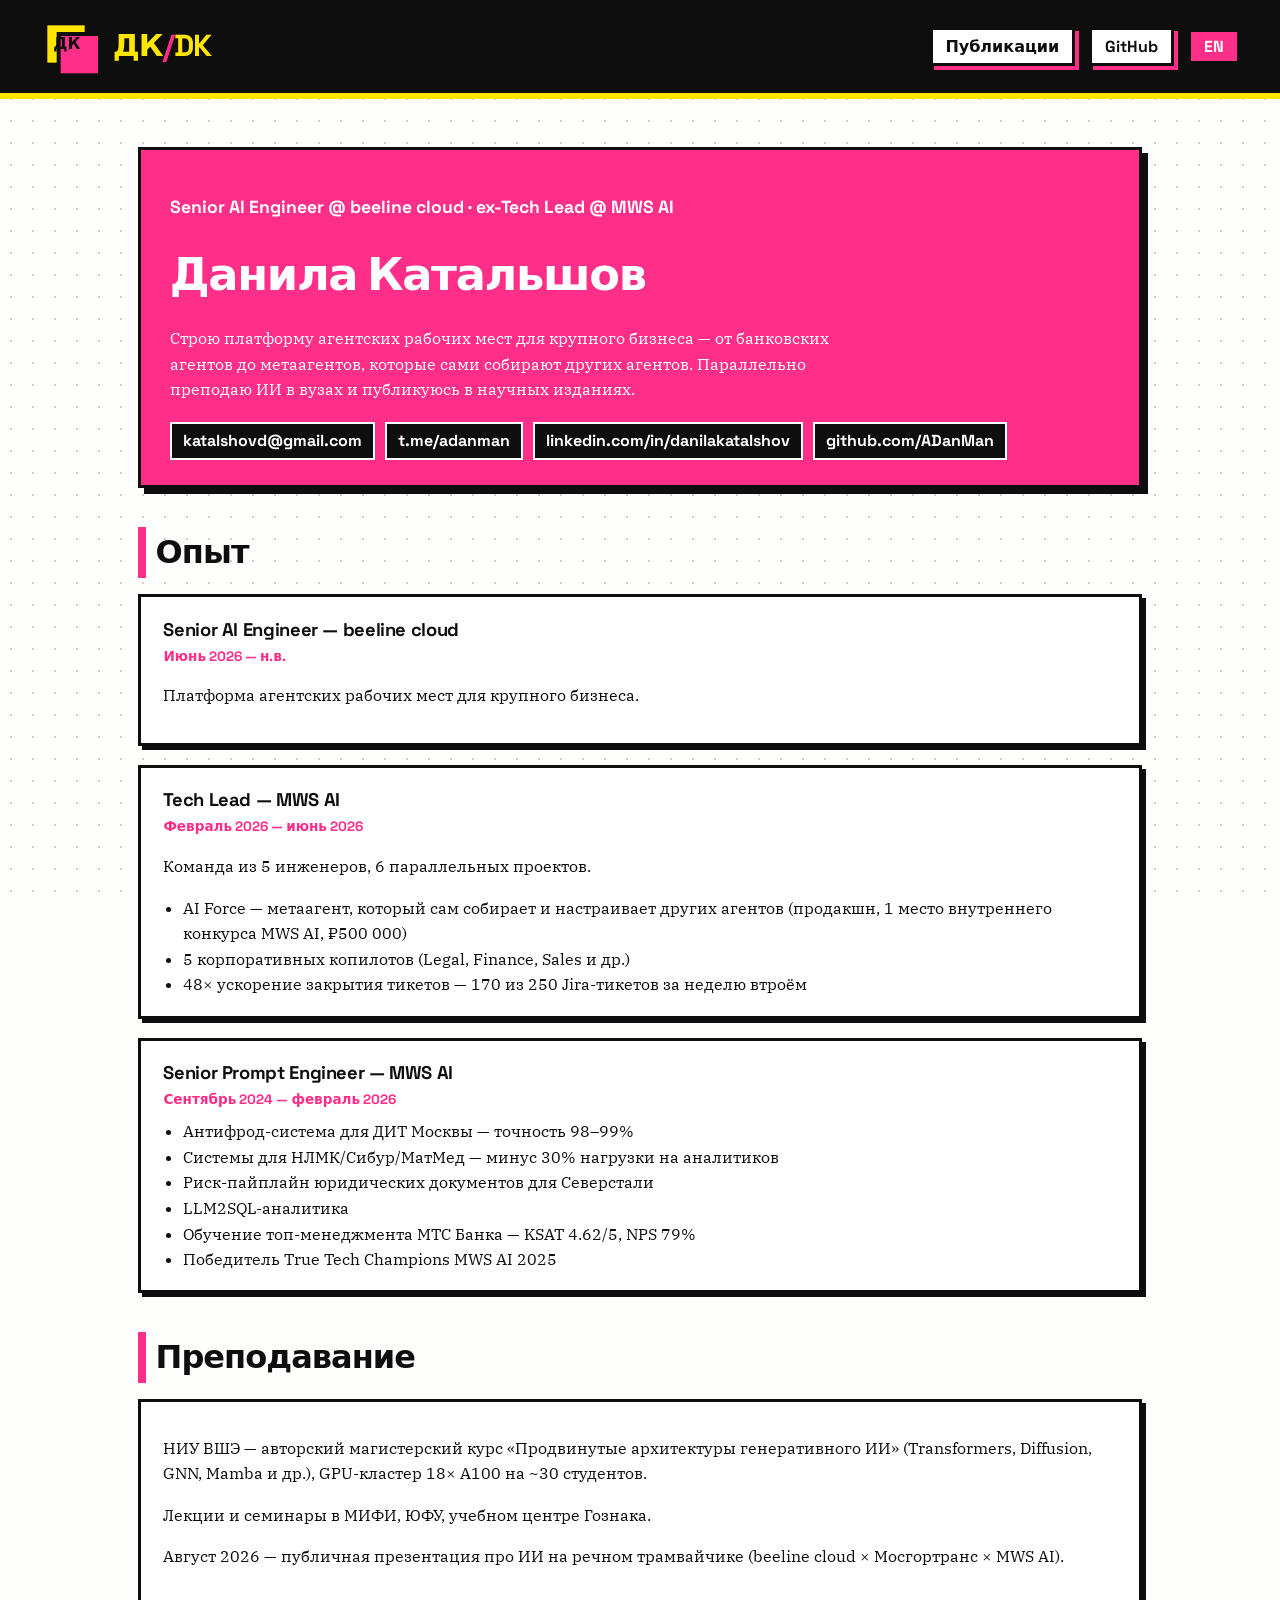
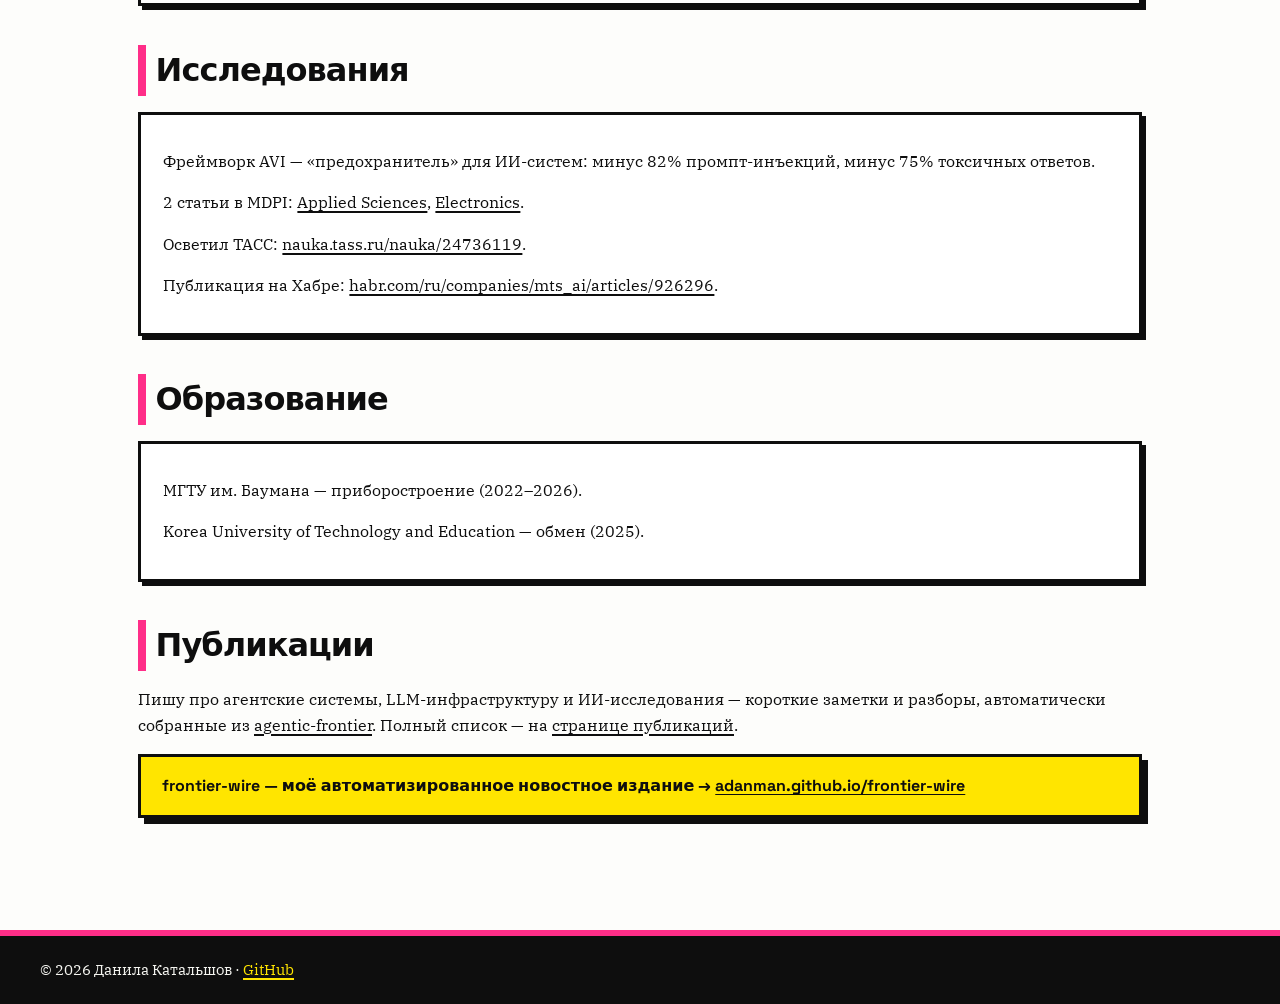
==== index.html @ 8fcbbcc7 "feat: personal site — bilingual resume + publications from agentic-frontier Co-Authored-By: Claude F" ====
<!DOCTYPE html>
<html lang="ru">
<head>
<meta charset="utf-8">
<meta name="viewport" content="width=device-width, initial-scale=1">
<title>Данила Катальшов — Senior AI Engineer</title>
<meta name="description" content="Данила Катальшов — Senior AI Engineer @ beeline cloud, ex-Tech Lead @ MWS AI. Резюме, публикации, исследования.">
<link rel="icon" href="assets/logo.svg" type="image/svg+xml">
<link rel="preconnect" href="https://fonts.googleapis.com">
<link rel="stylesheet" href="https://fonts.googleapis.com/css2?family=Space+Grotesk:wght@500;700&family=IBM+Plex+Serif:ital,wght@0,400;0,600;1,400&display=swap">
<link rel="stylesheet" href="assets/style.css">
</head>
<body>
<div class="loader" id="loader" aria-hidden="true"><span></span><span></span><span></span></div>
<header class="masthead">
  <a class="brand" href="index.html"><img class="logo" src="assets/logo.svg" alt="">ДК<span>/</span>DK</a>
  <nav>
    <a href="publications.html" class="nav-link"><span class="lang-ru">Публикации</span><span class="lang-en">Writing</span></a>
    <a href="https://github.com/ADanMan" class="nav-link">GitHub</a>
    <button id="langToggle" class="lang-toggle" aria-label="Switch language">EN</button>
  </nav>
</header>
<main>

<section class="hero">
  <p class="role"><span class="lang-ru">Senior AI Engineer @ beeline cloud · ex-Tech Lead @ MWS AI</span><span class="lang-en">Senior AI Engineer @ beeline cloud · ex-Tech Lead @ MWS AI</span></p>
  <h1><span class="lang-ru">Данила Катальшов</span><span class="lang-en">Danila Katalshov</span></h1>
  <p class="lang-ru">Строю платформу агентских рабочих мест для крупного бизнеса — от банковских агентов до метаагентов, которые сами собирают других агентов. Параллельно преподаю ИИ в вузах и публикуюсь в научных изданиях.</p>
  <p class="lang-en">I build an agentic workplace platform for large enterprises — from banking agents to meta-agents that assemble other agents. Alongside that I teach AI at universities and publish research.</p>
  <ul class="contacts">
    <li><a href="mailto:katalshovd@gmail.com">katalshovd@gmail.com</a></li>
    <li><a href="https://t.me/adanman">t.me/adanman</a></li>
    <li><a href="https://linkedin.com/in/danilakatalshov">linkedin.com/in/danilakatalshov</a></li>
    <li><a href="https://github.com/ADanMan">github.com/ADanMan</a></li>
  </ul>
</section>

<h2 class="section-title"><span class="lang-ru">Опыт</span><span class="lang-en">Experience</span></h2>

<div class="exp-card">
  <h3>Senior AI Engineer — beeline cloud</h3>
  <div class="meta"><span class="lang-ru">Июнь 2026 — н.в.</span><span class="lang-en">June 2026 — present</span></div>
  <p class="lang-ru">Платформа агентских рабочих мест для крупного бизнеса.</p>
  <p class="lang-en">Agentic workplace platform for large enterprises.</p>
</div>

<div class="exp-card">
  <h3>Tech Lead — MWS AI</h3>
  <div class="meta"><span class="lang-ru">Февраль 2026 — июнь 2026</span><span class="lang-en">Feb 2026 — June 2026</span></div>
  <div class="lang-ru">
    <p>Команда из 5 инженеров, 6 параллельных проектов.</p>
    <ul>
      <li>AI Force — метаагент, который сам собирает и настраивает других агентов (продакшн, 1 место внутреннего конкурса MWS AI, ₽500 000)</li>
      <li>5 корпоративных копилотов (Legal, Finance, Sales и др.)</li>
      <li>48× ускорение закрытия тикетов — 170 из 250 Jira-тикетов за неделю втроём</li>
    </ul>
  </div>
  <div class="lang-en">
    <p>Led a team of 5 engineers across 6 parallel projects.</p>
    <ul>
      <li>AI Force — a meta-agent that assembles and configures other agents (in production, 1st place at MWS AI's internal contest, ₽500,000)</li>
      <li>5 corporate copilots (Legal, Finance, Sales, and others)</li>
      <li>48× faster ticket resolution — 170 of 250 Jira tickets cleared in a week by three people</li>
    </ul>
  </div>
</div>

<div class="exp-card">
  <h3>Senior Prompt Engineer — MWS AI</h3>
  <div class="meta"><span class="lang-ru">Сентябрь 2024 — февраль 2026</span><span class="lang-en">Sep 2024 — Feb 2026</span></div>
  <div class="lang-ru">
    <ul>
      <li>Антифрод-система для ДИТ Москвы — точность 98–99%</li>
      <li>Системы для НЛМК/Сибур/МатМед — минус 30% нагрузки на аналитиков</li>
      <li>Риск-пайплайн юридических документов для Северстали</li>
      <li>LLM2SQL-аналитика</li>
      <li>Обучение топ-менеджмента МТС Банка — KSAT 4.62/5, NPS 79%</li>
      <li>Победитель True Tech Champions MWS AI 2025</li>
    </ul>
  </div>
  <div class="lang-en">
    <ul>
      <li>Anti-fraud system for the Moscow IT Department — 98–99% accuracy</li>
      <li>Systems for NLMK/Sibur/MatMed — minus 30% load on analysts</li>
      <li>Legal document risk pipeline for Severstal</li>
      <li>LLM2SQL analytics</li>
      <li>Trained MTS Bank's top management — KSAT 4.62/5, NPS 79%</li>
      <li>Winner of True Tech Champions MWS AI 2025</li>
    </ul>
  </div>
</div>

<h2 class="section-title"><span class="lang-ru">Преподавание</span><span class="lang-en">Teaching</span></h2>
<div class="exp-card">
  <div class="lang-ru">
    <p>НИУ ВШЭ — авторский магистерский курс «Продвинутые архитектуры генеративного ИИ» (Transformers, Diffusion, GNN, Mamba и др.), GPU-кластер 18× A100 на ~30 студентов.</p>
    <p>Лекции и семинары в МИФИ, ЮФУ, учебном центре Гознака.</p>
    <p>Август 2026 — публичная презентация про ИИ на речном трамвайчике (beeline cloud × Мосгортранс × MWS AI).</p>
  </div>
  <div class="lang-en">
    <p>HSE University — original master's course "Advanced Generative AI Architectures" (Transformers, Diffusion, GNN, Mamba, and others), an 18× A100 GPU cluster for ~30 students.</p>
    <p>Lectures and seminars at MEPhI, SFedU, and the Goznak training center.</p>
    <p>August 2026 — public talk on AI aboard a river tram (beeline cloud × Mosgortrans × MWS AI).</p>
  </div>
</div>

<h2 class="section-title"><span class="lang-ru">Исследования</span><span class="lang-en">Research</span></h2>
<div class="exp-card">
  <div class="lang-ru">
    <p>Фреймворк AVI — «предохранитель» для ИИ-систем: минус 82% промпт-инъекций, минус 75% токсичных ответов.</p>
    <p>2 статьи в MDPI: <a href="https://doi.org/10.3390/app15137298">Applied Sciences</a>, <a href="https://doi.org/10.3390/electronics15102125">Electronics</a>.</p>
    <p>Осветил ТАСС: <a href="https://nauka.tass.ru/nauka/24736119">nauka.tass.ru/nauka/24736119</a>.</p>
    <p>Публикация на Хабре: <a href="https://habr.com/ru/companies/mts_ai/articles/926296">habr.com/ru/companies/mts_ai/articles/926296</a>.</p>
  </div>
  <div class="lang-en">
    <p>AVI framework — a "fuse" for AI systems: minus 82% prompt injections, minus 75% toxic responses.</p>
    <p>2 papers in MDPI: <a href="https://doi.org/10.3390/app15137298">Applied Sciences</a>, <a href="https://doi.org/10.3390/electronics15102125">Electronics</a>.</p>
    <p>Covered by TASS: <a href="https://nauka.tass.ru/nauka/24736119">nauka.tass.ru/nauka/24736119</a>.</p>
    <p>Published on Habr: <a href="https://habr.com/ru/companies/mts_ai/articles/926296">habr.com/ru/companies/mts_ai/articles/926296</a>.</p>
  </div>
</div>

<h2 class="section-title"><span class="lang-ru">Образование</span><span class="lang-en">Education</span></h2>
<div class="exp-card">
  <div class="lang-ru">
    <p>МГТУ им. Баумана — приборостроение (2022–2026).</p>
    <p>Korea University of Technology and Education — обмен (2025).</p>
  </div>
  <div class="lang-en">
    <p>Bauman Moscow State Technical University — instrument engineering (2022–2026).</p>
    <p>Korea University of Technology and Education — exchange (2025).</p>
  </div>
</div>

<h2 class="section-title"><span class="lang-ru">Публикации</span><span class="lang-en">Writing</span></h2>
<p class="lang-ru">Пишу про агентские системы, LLM-инфраструктуру и ИИ-исследования — короткие заметки и разборы, автоматически собранные из <a href="https://github.com/ADanMan/agentic-frontier">agentic-frontier</a>. Полный список — на <a href="publications.html">странице публикаций</a>.</p>
<p class="lang-en">I write about agentic systems, LLM infrastructure, and AI research — short notes and deep dives, auto-collected from <a href="https://github.com/ADanMan/agentic-frontier">agentic-frontier</a>. Full list on the <a href="publications.html">publications page</a>.</p>

<div class="link-card">
  <span class="lang-ru">frontier-wire — моё автоматизированное новостное издание →</span>
  <span class="lang-en">frontier-wire — my automated news wire →</span>
  <a href="https://adanman.github.io/frontier-wire/">adanman.github.io/frontier-wire</a>
</div>

</main>
<footer>
  <span class="lang-ru">© 2026 Данила Катальшов ·</span><span class="lang-en">© 2026 Danila Katalshov ·</span>
  <a href="https://github.com/ADanMan/ADanMan.github.io">GitHub</a>
</footer>
<script src="assets/site.js"></script>
</body>
</html>
---- assets/style.css ----
/* frontier-wire — neubrutalist newspaper. yellow / pink / black. */
:root{
  --bg:#FDFDFB; --ink:#0E0E0E; --yellow:#FFE500; --pink:#FF2E88;
  --paper:#FFFFFF; --border:3px solid var(--ink);
  --shadow:6px 6px 0 var(--ink); --shadow-sm:4px 4px 0 var(--ink);
  --font-d:'Space Grotesk',system-ui,sans-serif;
  --font-b:'IBM Plex Serif',Georgia,serif;
}
*{box-sizing:border-box}
html{scroll-behavior:smooth}
body{margin:0;background:var(--bg);color:var(--ink);font-family:var(--font-b);line-height:1.6;
  background-image:radial-gradient(rgba(14,14,14,.18) 1px,transparent 1px);background-size:22px 22px;background-attachment:fixed}
a{color:var(--ink);text-decoration-thickness:2px;text-underline-offset:3px}
a:hover{background:var(--yellow)}
img{max-width:100%}

/* language switching */
body.en .lang-ru{display:none!important}
body:not(.en) .lang-en{display:none!important}

/* masthead */
.masthead{display:flex;align-items:center;justify-content:space-between;gap:1rem;flex-wrap:wrap;
  background:var(--ink);border-bottom:6px solid var(--yellow);padding:.9rem clamp(1rem,4vw,2.5rem);
  position:sticky;top:0;z-index:50}
.brand{font-family:var(--font-d);font-weight:700;font-size:clamp(1.3rem,3.5vw,1.9rem);
  letter-spacing:-.03em;text-decoration:none;background:none;color:var(--yellow)}
.brand span{color:var(--pink)}
.logo{height:2.1em;vertical-align:middle;margin-right:.55rem}
.brand{display:flex;align-items:center}
.brand:hover{background:none;color:var(--pink)}
.masthead .nav-link{box-shadow:4px 4px 0 var(--pink)}
.masthead nav{display:flex;align-items:center;gap:.9rem}
.nav-link{font-family:var(--font-d);font-weight:700;text-decoration:none;border:var(--border);
  background:var(--paper);padding:.25rem .8rem;box-shadow:var(--shadow-sm)}
.nav-link:hover{background:var(--pink);color:var(--paper);transform:translate(-2px,-2px);box-shadow:var(--shadow)}
.lang-toggle{font-family:var(--font-d);font-weight:700;font-size:1rem;cursor:pointer;
  border:var(--border);background:var(--pink);color:var(--paper);padding:.25rem .8rem;box-shadow:var(--shadow-sm)}
.lang-toggle:hover{transform:translate(-2px,-2px);box-shadow:var(--shadow)}
.lang-toggle:active{transform:translate(2px,2px);box-shadow:none}

main{max-width:1100px;margin:0 auto;padding:clamp(1.2rem,4vw,3rem)}

/* edition head */
.kicker{font-family:var(--font-d);font-weight:700;text-transform:uppercase;letter-spacing:.06em;font-size:.9rem}
.edition-head{margin-bottom:2.2rem}
.editorial{border:var(--border);background:var(--yellow);box-shadow:var(--shadow);
  padding:1.2rem 1.5rem;max-width:52rem;font-size:1.08rem}
.editorial p:first-child{margin-top:0}.editorial p:last-child{margin-bottom:0}
.page-title{font-family:var(--font-d);font-size:clamp(2rem,6vw,3.2rem);letter-spacing:-.03em}

/* card grid — deliberate asymmetry: first card spans wide */
.grid{display:grid;gap:1.6rem;grid-template-columns:repeat(auto-fill,minmax(300px,1fr))}
.grid .card:first-child{grid-column:1/-1;display:grid;grid-template-columns:1fr;gap:0 1.5rem}
@media(min-width:760px){.grid .card:first-child{grid-template-columns:1.1fr 1fr}
  .grid .card:first-child .card-img{grid-row:1/4;height:100%;object-fit:cover;margin:-1.2rem 0 -1.2rem -1.4rem;border-right:var(--border);border-bottom:none}
  .grid .card:first-child h3{font-size:1.7rem}}
.card{border:var(--border);background:var(--paper);box-shadow:var(--shadow);padding:1.2rem 1.4rem;
  transition:transform .12s,box-shadow .12s}
.card:hover{transform:translate(-3px,-3px);box-shadow:9px 9px 0 var(--pink)}
.card-img{display:block;border-bottom:var(--border);margin:-1.2rem -1.4rem 1rem;width:calc(100% + 2.8rem);
  max-width:none;height:170px;object-fit:cover;filter:contrast(1.05)}
.card h3{font-family:var(--font-d);letter-spacing:-.02em;font-size:1.25rem;line-height:1.25;margin:.6rem 0 .4rem}
.card h3 a{text-decoration:none;background:none}
.card h3 a:hover{background:var(--yellow)}
.dek{margin:.2rem 0 0;font-size:.98rem}
.badge{display:inline-block;font-family:var(--font-d);font-weight:700;font-size:.78rem;
  text-transform:uppercase;letter-spacing:.05em;border:2px solid var(--ink);padding:.05rem .55rem;background:var(--yellow)}
.rubric-ai .badge{background:var(--pink);color:var(--paper)}
.rubric-science .badge{background:var(--ink);color:var(--yellow)}
.rubric-world .badge{background:var(--paper)}
.rubric-culture .badge{background:var(--pink);color:var(--paper)}

/* article page */
.article{max-width:46rem;margin:0 auto}
.article h1{font-family:var(--font-d);font-size:clamp(1.7rem,5vw,2.6rem);line-height:1.15;letter-spacing:-.03em;margin:.8rem 0}
.dek.big{font-size:1.15rem;font-style:italic}
.hero-img{border:var(--border);box-shadow:var(--shadow);margin:1rem 0}
.prose{font-size:1.06rem}
.prose h3{font-family:var(--font-d);background:var(--yellow);display:inline-block;padding:.1rem .6rem;border:2px solid var(--ink)}
.prose pre{border:var(--border);background:var(--paper);box-shadow:var(--shadow-sm);padding:1rem;overflow-x:auto}
.prose blockquote{border-left:6px solid var(--pink);margin:1rem 0;padding:.2rem 0 .2rem 1rem;font-style:italic}
.srcline{border-top:var(--border);margin-top:2rem;padding-top:1rem;font-size:.9rem;word-break:break-all}

/* archive */
.archive{list-style:none;padding:0;max-width:36rem}
.archive li{display:flex;justify-content:space-between;align-items:center;gap:1rem;
  border:var(--border);background:var(--paper);box-shadow:var(--shadow-sm);padding:.7rem 1.1rem;margin-bottom:1rem;font-family:var(--font-d);font-weight:700}
.archive li:hover{transform:translate(-2px,-2px);box-shadow:var(--shadow)}
.archive .count{font-weight:500;font-family:var(--font-b);font-size:.9rem}

footer{border-top:6px solid var(--pink);background:var(--ink);color:#F5F5F0;margin-top:3rem;
  padding:1.4rem clamp(1rem,4vw,2.5rem);font-size:.92rem}
footer a{color:var(--yellow)}
footer a:hover{background:var(--pink);color:#fff}

/* loader — generativeloaders-style three stamping squares */
.loader{position:fixed;inset:0;background:var(--bg);z-index:200;display:none;
  align-items:center;justify-content:center;gap:14px}
.loader.on{display:flex}
.loader span{width:22px;height:22px;border:var(--border);background:var(--yellow);
  box-shadow:var(--shadow-sm);animation:stamp .55s infinite alternate}
.loader span:nth-child(2){background:var(--pink);animation-delay:.18s}
.loader span:nth-child(3){background:var(--ink);animation-delay:.36s}
@keyframes stamp{from{transform:translate(0,0)}to{transform:translate(-6px,-6px);box-shadow:8px 8px 0 var(--ink)}}

@media(prefers-reduced-motion:reduce){
  *,.card:hover,.nav-link:hover{transition:none!important;animation:none!important;transform:none!important}
}

/* --- personal resume additions --- */
.hero{border:var(--border);background:var(--pink);color:#fff;box-shadow:var(--shadow);padding:1.6rem 1.8rem;margin-bottom:2rem}
.hero h1{font-family:var(--font-d);font-size:clamp(1.8rem,5vw,2.8rem);letter-spacing:-.03em;margin:.2rem 0}
.hero .role{font-family:var(--font-d);font-weight:700;font-size:1.1rem}
.hero p{max-width:44rem}
.contacts{list-style:none;padding:0;display:flex;flex-wrap:wrap;gap:.6rem;margin:1.2rem 0 0}
.contacts a{font-family:var(--font-d);font-weight:700;text-decoration:none;border:2px solid #fff;
  background:var(--ink);color:#fff;padding:.25rem .7rem;display:inline-block}
.contacts a:hover{background:var(--yellow);color:var(--ink);border-color:var(--ink)}
.section-title{font-family:var(--font-d);font-size:clamp(1.4rem,4vw,2rem);letter-spacing:-.03em;
  border-left:8px solid var(--pink);padding-left:.6rem;margin:2.4rem 0 1rem}
.exp-card{border:var(--border);background:var(--paper);box-shadow:var(--shadow-sm);padding:1.1rem 1.4rem;margin-bottom:1.2rem}
.exp-card h3{font-family:var(--font-d);font-size:1.15rem;margin:0 0 .1rem;letter-spacing:-.02em}
.exp-card .meta{font-family:var(--font-d);font-weight:700;font-size:.85rem;color:var(--pink);margin-bottom:.5rem}
.exp-card ul{margin:.4rem 0 0;padding-left:1.2rem}
.link-card{border:var(--border);background:var(--yellow);box-shadow:var(--shadow);padding:1rem 1.3rem;margin:1rem 0;
  font-family:var(--font-d);font-weight:700}
.link-card a{text-decoration:underline}
.pub-list{list-style:none;padding:0}
.pub-list li{border:var(--border);background:var(--paper);box-shadow:var(--shadow-sm);padding:.7rem 1rem;margin-bottom:.8rem}
.pub-date{font-family:var(--font-d);font-weight:700;font-size:.85rem;color:var(--pink)}
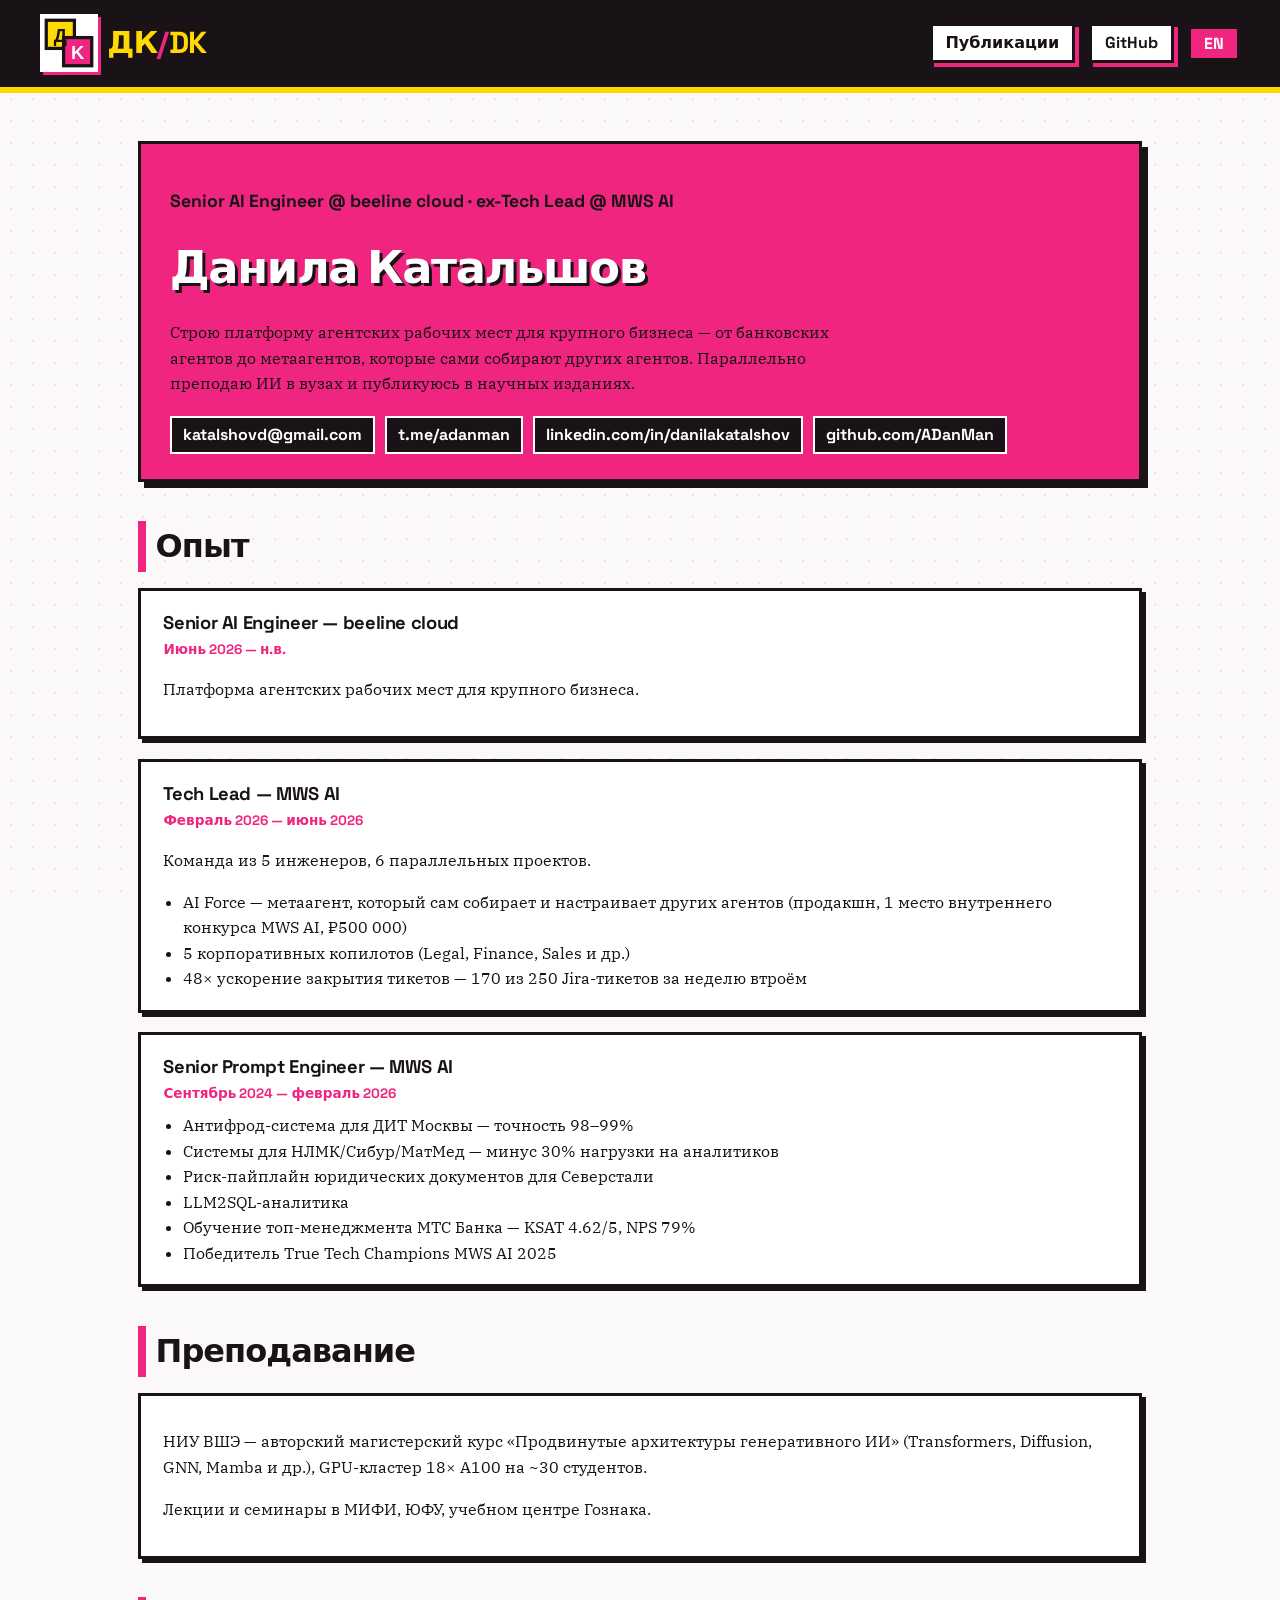
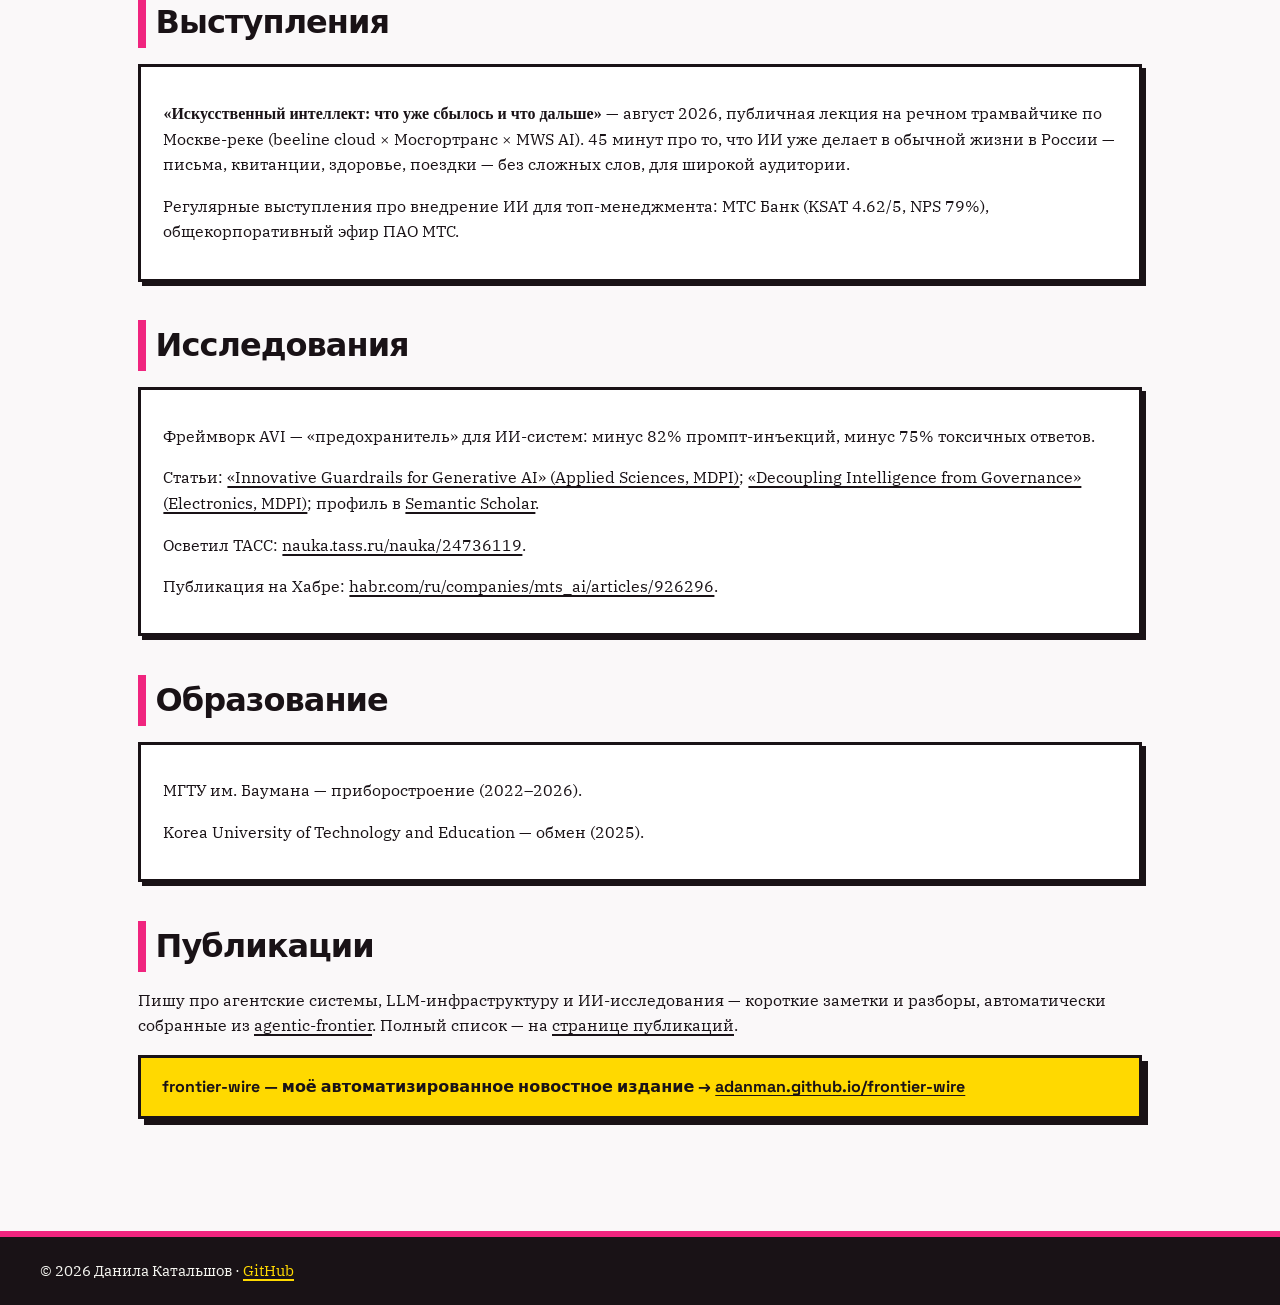
==== commit 1af6a7a4: "feat: Talks section (river-tram lecture), full paper titles, typography polish Co-Authored-By: Claud" ====
--- a/index.html
+++ b/index.html
@@ -95,12 +95,23 @@
   <div class="lang-ru">
     <p>НИУ ВШЭ — авторский магистерский курс «Продвинутые архитектуры генеративного ИИ» (Transformers, Diffusion, GNN, Mamba и др.), GPU-кластер 18× A100 на ~30 студентов.</p>
     <p>Лекции и семинары в МИФИ, ЮФУ, учебном центре Гознака.</p>
-    <p>Август 2026 — публичная презентация про ИИ на речном трамвайчике (beeline cloud × Мосгортранс × MWS AI).</p>
   </div>
   <div class="lang-en">
     <p>HSE University — original master's course "Advanced Generative AI Architectures" (Transformers, Diffusion, GNN, Mamba, and others), an 18× A100 GPU cluster for ~30 students.</p>
     <p>Lectures and seminars at MEPhI, SFedU, and the Goznak training center.</p>
-    <p>August 2026 — public talk on AI aboard a river tram (beeline cloud × Mosgortrans × MWS AI).</p>
+  </div>
+</div>
+
+
+<h2 class="section-title"><span class="lang-ru">Выступления</span><span class="lang-en">Talks</span></h2>
+<div class="exp-card">
+  <div class="lang-ru">
+    <p><strong>«Искусственный интеллект: что уже сбылось и что дальше»</strong> — август 2026, публичная лекция на речном трамвайчике по Москве-реке (beeline cloud × Мосгортранс × MWS AI). 45 минут про то, что ИИ уже делает в обычной жизни в России — письма, квитанции, здоровье, поездки — без сложных слов, для широкой аудитории.</p>
+    <p>Регулярные выступления про внедрение ИИ для топ-менеджмента: МТС Банк (KSAT 4.62/5, NPS 79%), общекорпоративный эфир ПАО МТС.</p>
+  </div>
+  <div class="lang-en">
+    <p><strong>"Artificial Intelligence: What Has Already Come True and What's Next"</strong> — August 2026, a public lecture aboard a Moscow River tram (beeline cloud × Mosgortrans × MWS AI). 45 minutes on what AI already does in everyday life in Russia — letters, bills, health, trips — in plain words, for a general audience.</p>
+    <p>Regular talks on AI adoption for executives: MTS Bank (KSAT 4.62/5, NPS 79%), a company-wide broadcast at MTS.</p>
   </div>
 </div>
 
@@ -108,13 +119,13 @@
 <div class="exp-card">
   <div class="lang-ru">
     <p>Фреймворк AVI — «предохранитель» для ИИ-систем: минус 82% промпт-инъекций, минус 75% токсичных ответов.</p>
-    <p>2 статьи в MDPI: <a href="https://doi.org/10.3390/app15137298">Applied Sciences</a>, <a href="https://doi.org/10.3390/electronics15102125">Electronics</a>.</p>
+    <p>Статьи: <a href="https://doi.org/10.3390/app15137298">«Innovative Guardrails for Generative AI» (Applied Sciences, MDPI)</a>; <a href="https://doi.org/10.3390/electronics15102125">«Decoupling Intelligence from Governance» (Electronics, MDPI)</a>; профиль в <a href="https://www.semanticscholar.org/paper/79db39cccb892080c13af34631f09777e8389c35">Semantic Scholar</a>.</p>
     <p>Осветил ТАСС: <a href="https://nauka.tass.ru/nauka/24736119">nauka.tass.ru/nauka/24736119</a>.</p>
     <p>Публикация на Хабре: <a href="https://habr.com/ru/companies/mts_ai/articles/926296">habr.com/ru/companies/mts_ai/articles/926296</a>.</p>
   </div>
   <div class="lang-en">
     <p>AVI framework — a "fuse" for AI systems: minus 82% prompt injections, minus 75% toxic responses.</p>
-    <p>2 papers in MDPI: <a href="https://doi.org/10.3390/app15137298">Applied Sciences</a>, <a href="https://doi.org/10.3390/electronics15102125">Electronics</a>.</p>
+    <p>Papers: <a href="https://doi.org/10.3390/app15137298">"Innovative Guardrails for Generative AI" (Applied Sciences, MDPI)</a>; <a href="https://doi.org/10.3390/electronics15102125">"Decoupling Intelligence from Governance" (Electronics, MDPI)</a>; profile on <a href="https://www.semanticscholar.org/paper/79db39cccb892080c13af34631f09777e8389c35">Semantic Scholar</a>.</p>
     <p>Covered by TASS: <a href="https://nauka.tass.ru/nauka/24736119">nauka.tass.ru/nauka/24736119</a>.</p>
     <p>Published on Habr: <a href="https://habr.com/ru/companies/mts_ai/articles/926296">habr.com/ru/companies/mts_ai/articles/926296</a>.</p>
   </div>
--- a/assets/style.css
+++ b/assets/style.css
@@ -1,6 +1,6 @@
 /* frontier-wire — neubrutalist newspaper. yellow / pink / black. */
 :root{
-  --bg:#FDFDFB; --ink:#0E0E0E; --yellow:#FFE500; --pink:#FF2E88;
+  --bg:#FAF8F9; --ink:#191216; --yellow:#FFD900; --pink:#F0257F;
   --paper:#FFFFFF; --border:3px solid var(--ink);
   --shadow:6px 6px 0 var(--ink); --shadow-sm:4px 4px 0 var(--ink);
   --font-d:'Space Grotesk',system-ui,sans-serif;
@@ -9,7 +9,7 @@
 *{box-sizing:border-box}
 html{scroll-behavior:smooth}
 body{margin:0;background:var(--bg);color:var(--ink);font-family:var(--font-b);line-height:1.6;
-  background-image:radial-gradient(rgba(14,14,14,.18) 1px,transparent 1px);background-size:22px 22px;background-attachment:fixed}
+  background-image:radial-gradient(rgba(240,37,127,.14) 1px,transparent 1px);background-size:22px 22px;background-attachment:fixed}
 a{color:var(--ink);text-decoration-thickness:2px;text-underline-offset:3px}
 a:hover{background:var(--yellow)}
 img{max-width:100%}
@@ -25,7 +25,7 @@
 .brand{font-family:var(--font-d);font-weight:700;font-size:clamp(1.3rem,3.5vw,1.9rem);
   letter-spacing:-.03em;text-decoration:none;background:none;color:var(--yellow)}
 .brand span{color:var(--pink)}
-.logo{height:2.1em;vertical-align:middle;margin-right:.55rem}
+.logo{height:1.9em;vertical-align:middle;margin-right:.6rem;background:var(--paper);border:3px solid var(--paper);box-shadow:3px 3px 0 var(--pink)}
 .brand{display:flex;align-items:center}
 .brand:hover{background:none;color:var(--pink)}
 .masthead .nav-link{box-shadow:4px 4px 0 var(--pink)}
@@ -108,7 +108,8 @@
 }
 
 /* --- personal resume additions --- */
-.hero{border:var(--border);background:var(--pink);color:#fff;box-shadow:var(--shadow);padding:1.6rem 1.8rem;margin-bottom:2rem}
+.hero{border:var(--border);background:var(--pink);color:var(--ink);box-shadow:var(--shadow);padding:1.6rem 1.8rem;margin-bottom:2rem}
+.hero h1{color:#fff;text-shadow:3px 3px 0 var(--ink)}
 .hero h1{font-family:var(--font-d);font-size:clamp(1.8rem,5vw,2.8rem);letter-spacing:-.03em;margin:.2rem 0}
 .hero .role{font-family:var(--font-d);font-weight:700;font-size:1.1rem}
 .hero p{max-width:44rem}
@@ -128,3 +129,8 @@
 .pub-list{list-style:none;padding:0}
 .pub-list li{border:var(--border);background:var(--paper);box-shadow:var(--shadow-sm);padding:.7rem 1rem;margin-bottom:.8rem}
 .pub-date{font-family:var(--font-d);font-weight:700;font-size:.85rem;color:var(--pink)}
+
+/* v4 typography */
+h1,h2,h3,.card h3{text-wrap:balance}
+.prose,.exp-card{hyphens:auto;-webkit-hyphens:auto}
+.dek{text-wrap:pretty}
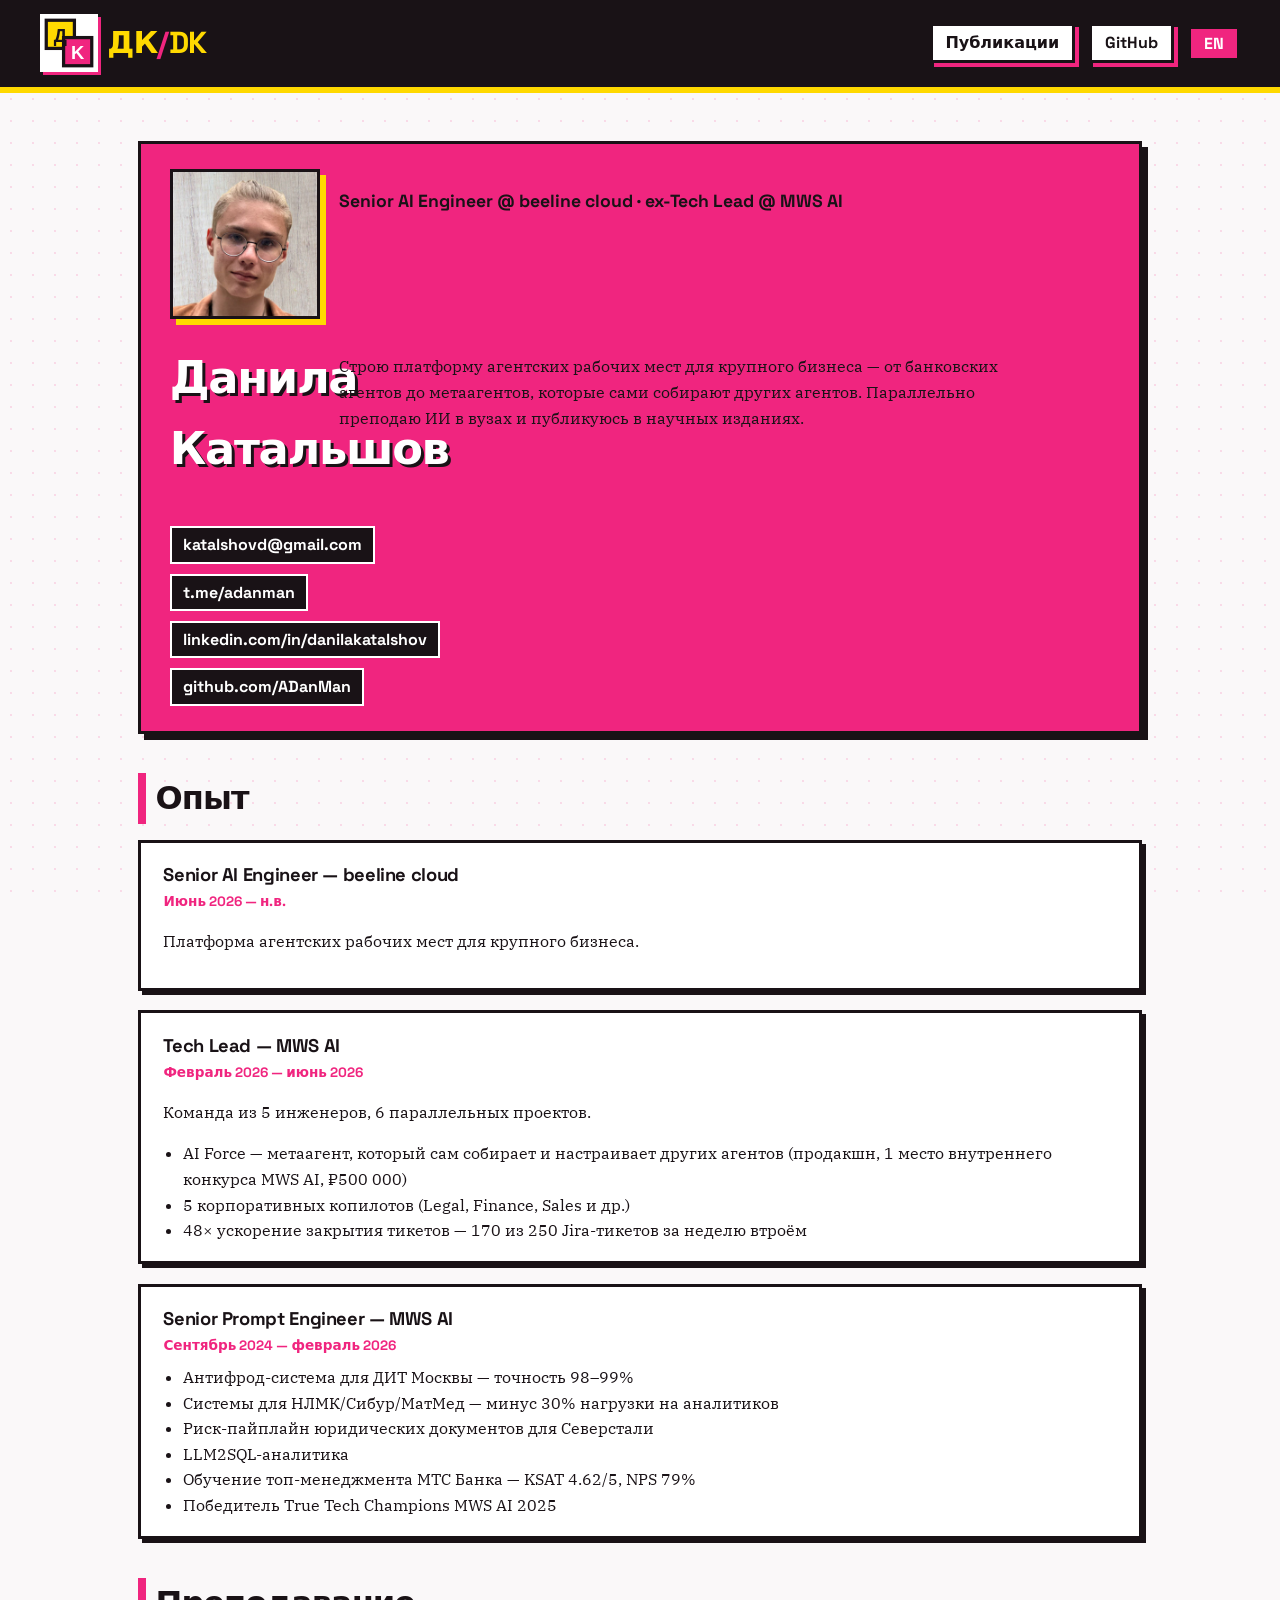
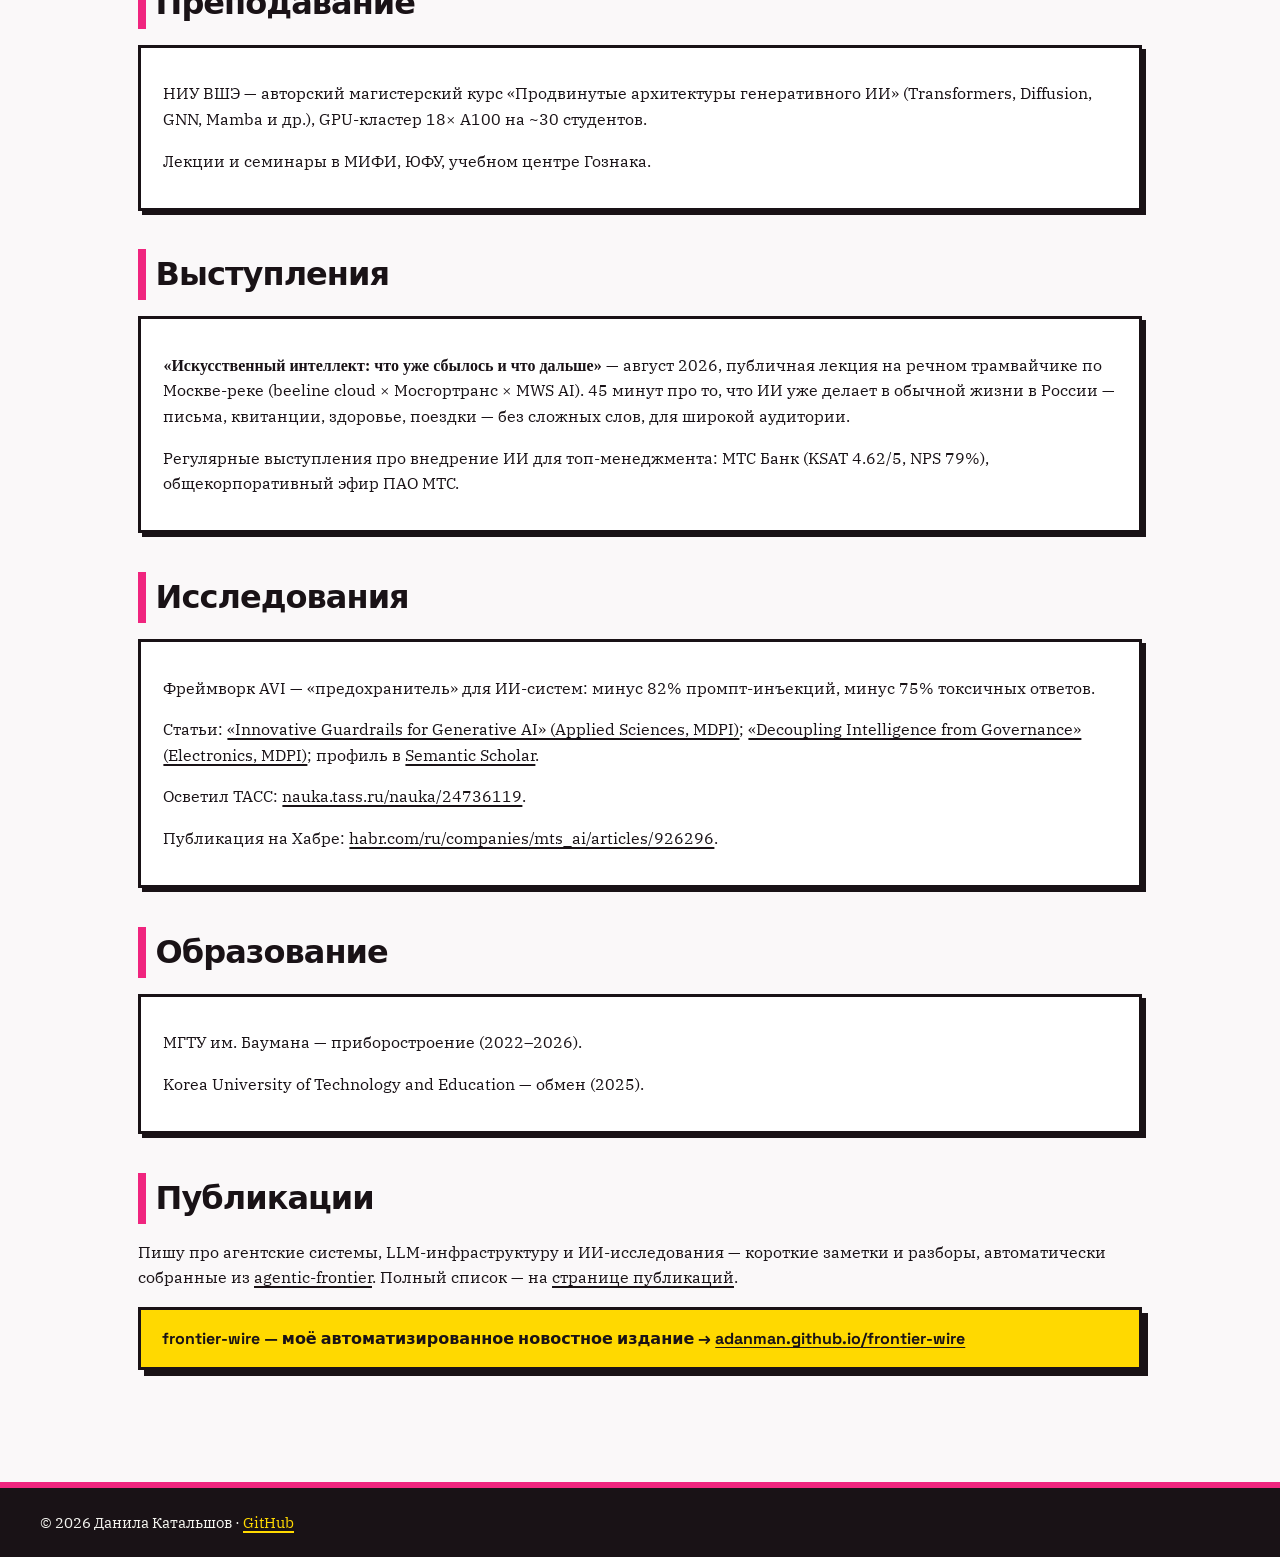
==== commit 59d98d98: "feat: hero photo Co-Authored-By: Claude Fable 5 <noreply@anthropic.com>" ====
--- a/index.html
+++ b/index.html
@@ -22,7 +22,7 @@
 </header>
 <main>
 
-<section class="hero">
+<section class="hero"><img class="hero-photo" src="assets/photo.jpg" alt="Данила Катальшов">
   <p class="role"><span class="lang-ru">Senior AI Engineer @ beeline cloud · ex-Tech Lead @ MWS AI</span><span class="lang-en">Senior AI Engineer @ beeline cloud · ex-Tech Lead @ MWS AI</span></p>
   <h1><span class="lang-ru">Данила Катальшов</span><span class="lang-en">Danila Katalshov</span></h1>
   <p class="lang-ru">Строю платформу агентских рабочих мест для крупного бизнеса — от банковских агентов до метаагентов, которые сами собирают других агентов. Параллельно преподаю ИИ в вузах и публикуюсь в научных изданиях.</p>
--- a/assets/style.css
+++ b/assets/style.css
@@ -134,3 +134,9 @@
 h1,h2,h3,.card h3{text-wrap:balance}
 .prose,.exp-card{hyphens:auto;-webkit-hyphens:auto}
 .dek{text-wrap:pretty}
+
+/* hero photo */
+.hero{display:grid;grid-template-columns:1fr;gap:1.2rem}
+@media(min-width:640px){.hero{grid-template-columns:150px 1fr;align-items:start}}
+.hero-photo{width:150px;height:150px;object-fit:cover;border:var(--border);
+  box-shadow:6px 6px 0 var(--yellow);background:#fff}
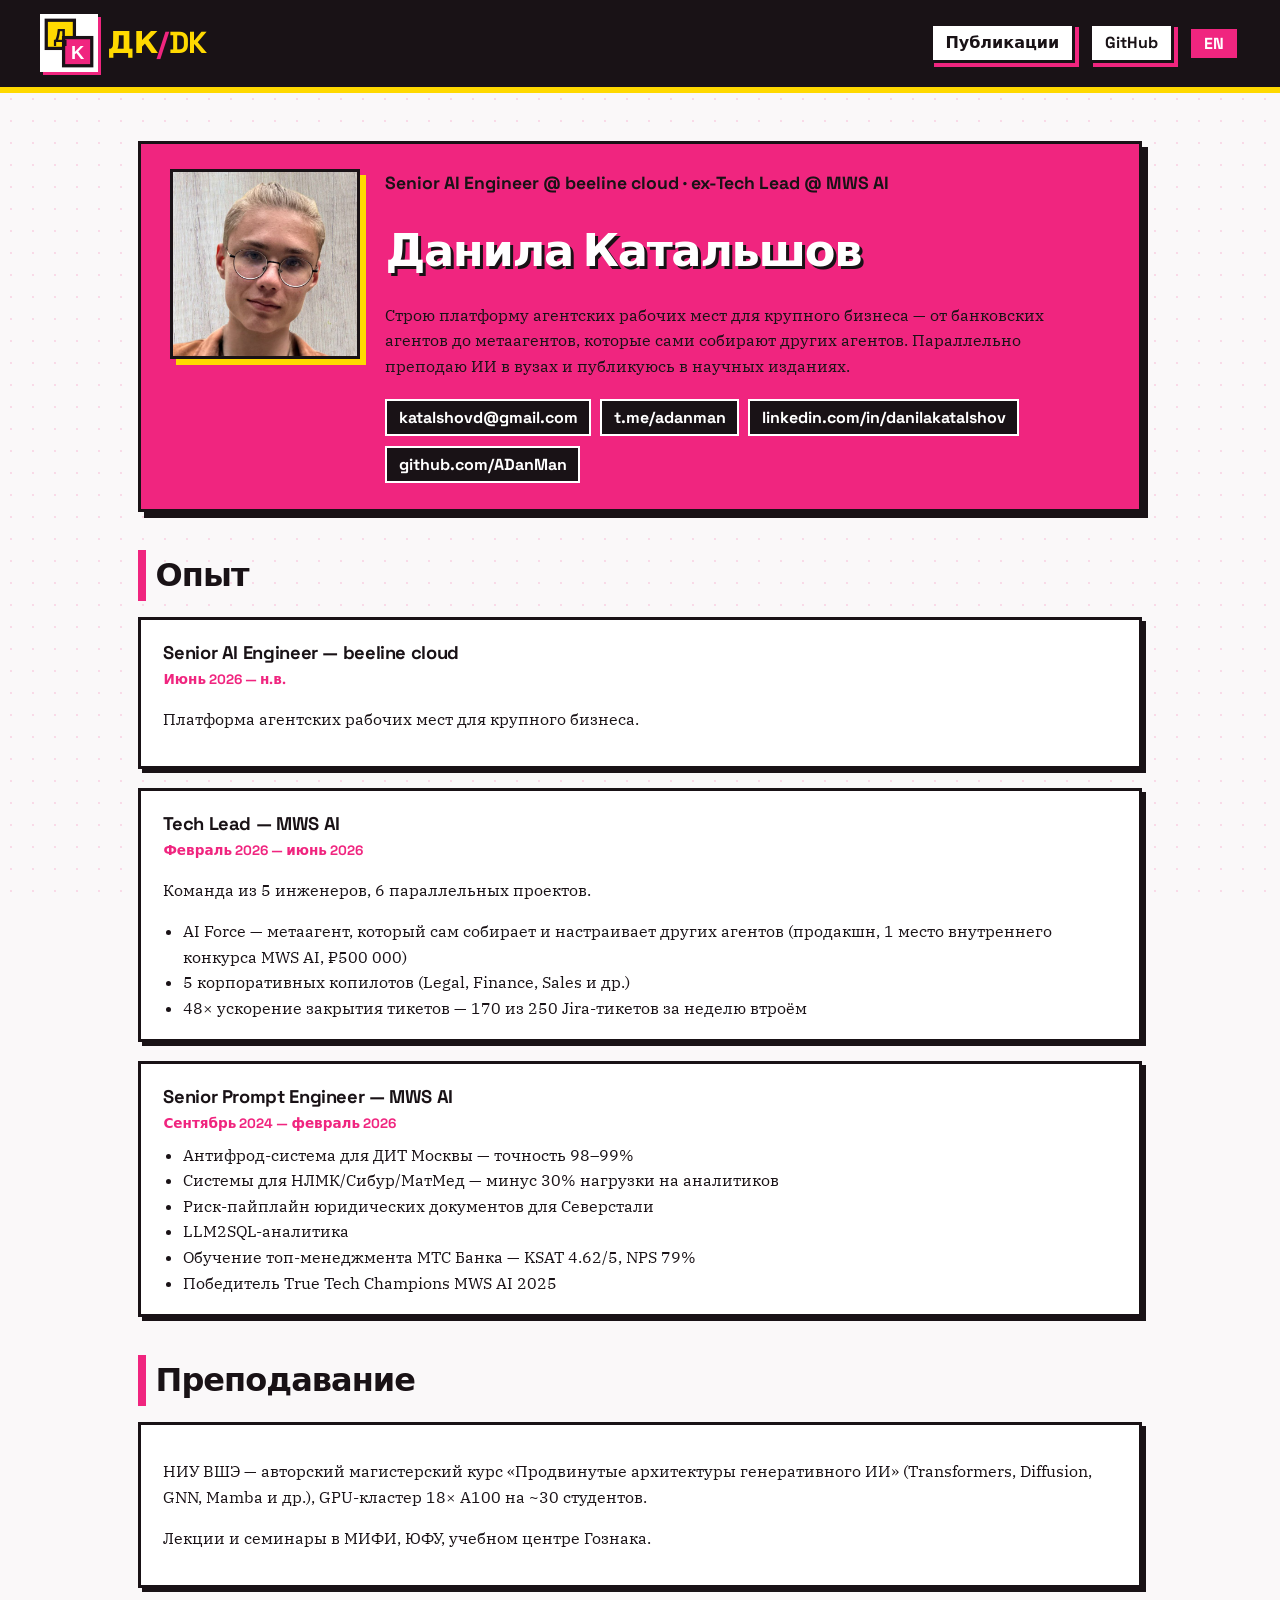
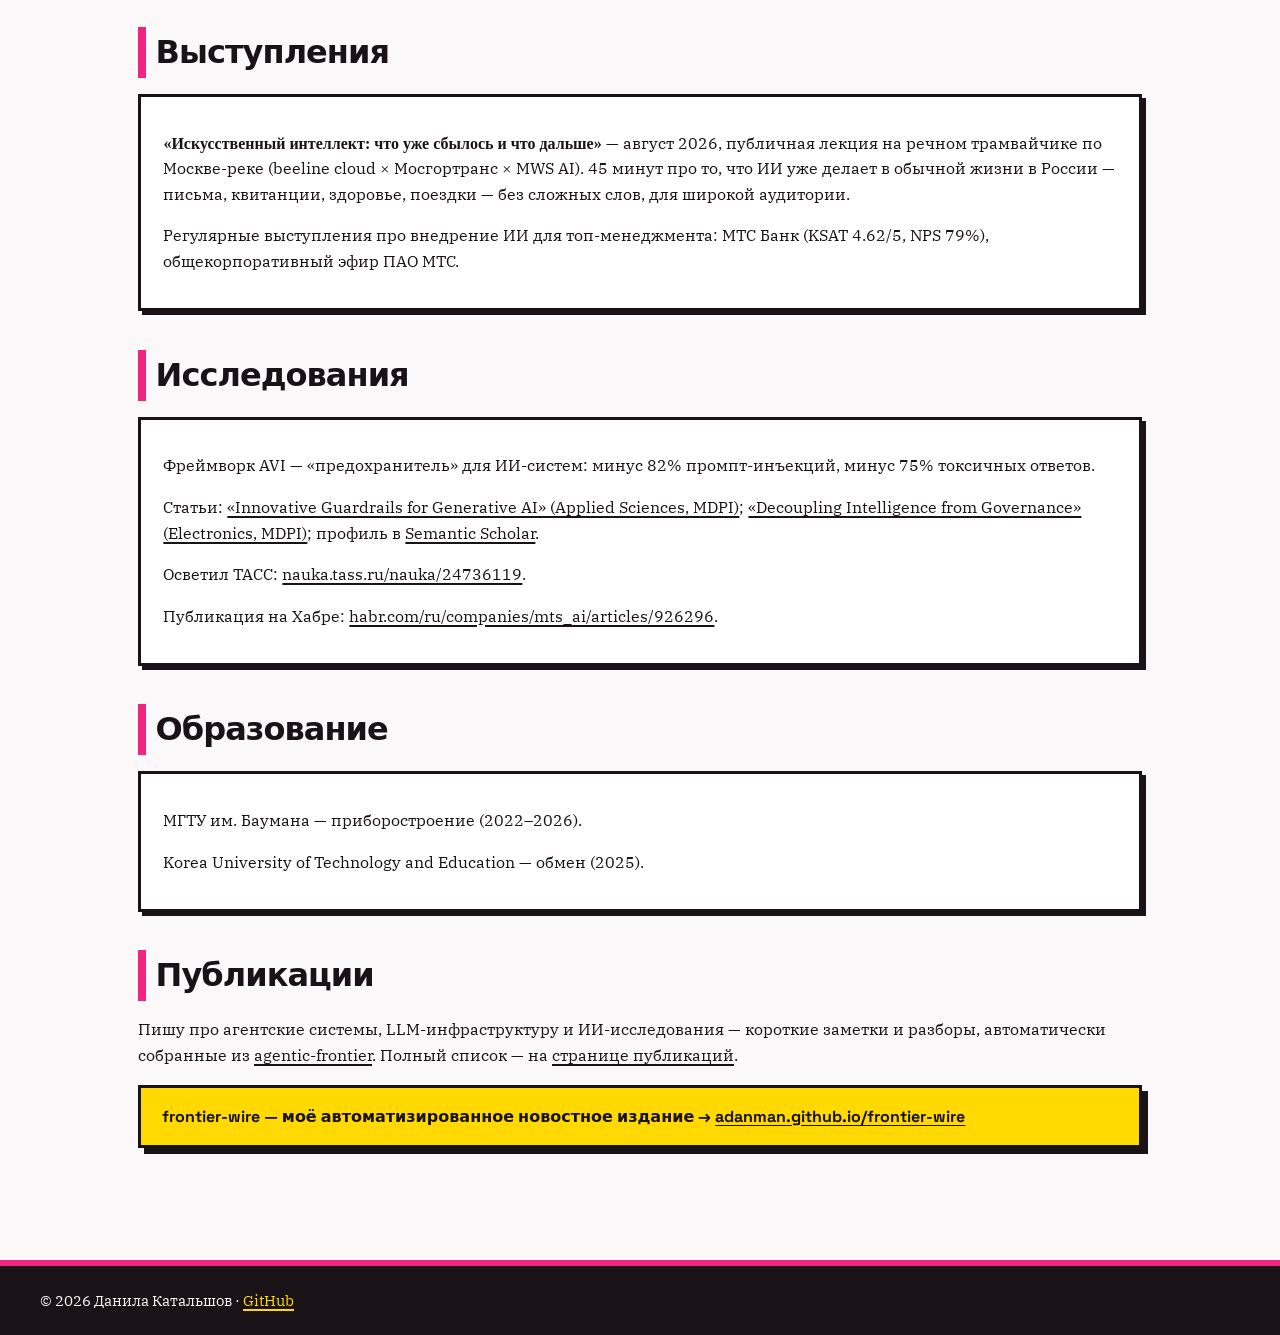
==== commit 8de5daff: "fix: hero layout — photo flex column, text no longer overlaps Co-Authored-By: Claude Fable 5 <norepl" ====
--- a/index.html
+++ b/index.html
@@ -22,7 +22,9 @@
 </header>
 <main>
 
-<section class="hero"><img class="hero-photo" src="assets/photo.jpg" alt="Данила Катальшов">
+<section class="hero">
+  <img class="hero-photo" src="assets/photo.jpg" alt="Данила Катальшов">
+  <div class="hero-text">
   <p class="role"><span class="lang-ru">Senior AI Engineer @ beeline cloud · ex-Tech Lead @ MWS AI</span><span class="lang-en">Senior AI Engineer @ beeline cloud · ex-Tech Lead @ MWS AI</span></p>
   <h1><span class="lang-ru">Данила Катальшов</span><span class="lang-en">Danila Katalshov</span></h1>
   <p class="lang-ru">Строю платформу агентских рабочих мест для крупного бизнеса — от банковских агентов до метаагентов, которые сами собирают других агентов. Параллельно преподаю ИИ в вузах и публикуюсь в научных изданиях.</p>
@@ -33,6 +35,7 @@
     <li><a href="https://linkedin.com/in/danilakatalshov">linkedin.com/in/danilakatalshov</a></li>
     <li><a href="https://github.com/ADanMan">github.com/ADanMan</a></li>
   </ul>
+  </div>
 </section>
 
 <h2 class="section-title"><span class="lang-ru">Опыт</span><span class="lang-en">Experience</span></h2>
--- a/assets/style.css
+++ b/assets/style.css
@@ -136,7 +136,9 @@
 .dek{text-wrap:pretty}
 
 /* hero photo */
-.hero{display:grid;grid-template-columns:1fr;gap:1.2rem}
-@media(min-width:640px){.hero{grid-template-columns:150px 1fr;align-items:start}}
-.hero-photo{width:150px;height:150px;object-fit:cover;border:var(--border);
-  box-shadow:6px 6px 0 var(--yellow);background:#fff}
+.hero{display:flex;flex-wrap:wrap;gap:1.6rem;align-items:flex-start}
+.hero-photo{flex:0 0 auto;width:clamp(140px,22vw,190px);aspect-ratio:1;object-fit:cover;
+  border:var(--border);box-shadow:6px 6px 0 var(--yellow);background:#fff}
+.hero-text{flex:1 1 20rem;min-width:0}
+.hero-text .role{margin-top:0}
+.hero-text h1{margin:.3rem 0 .6rem}
